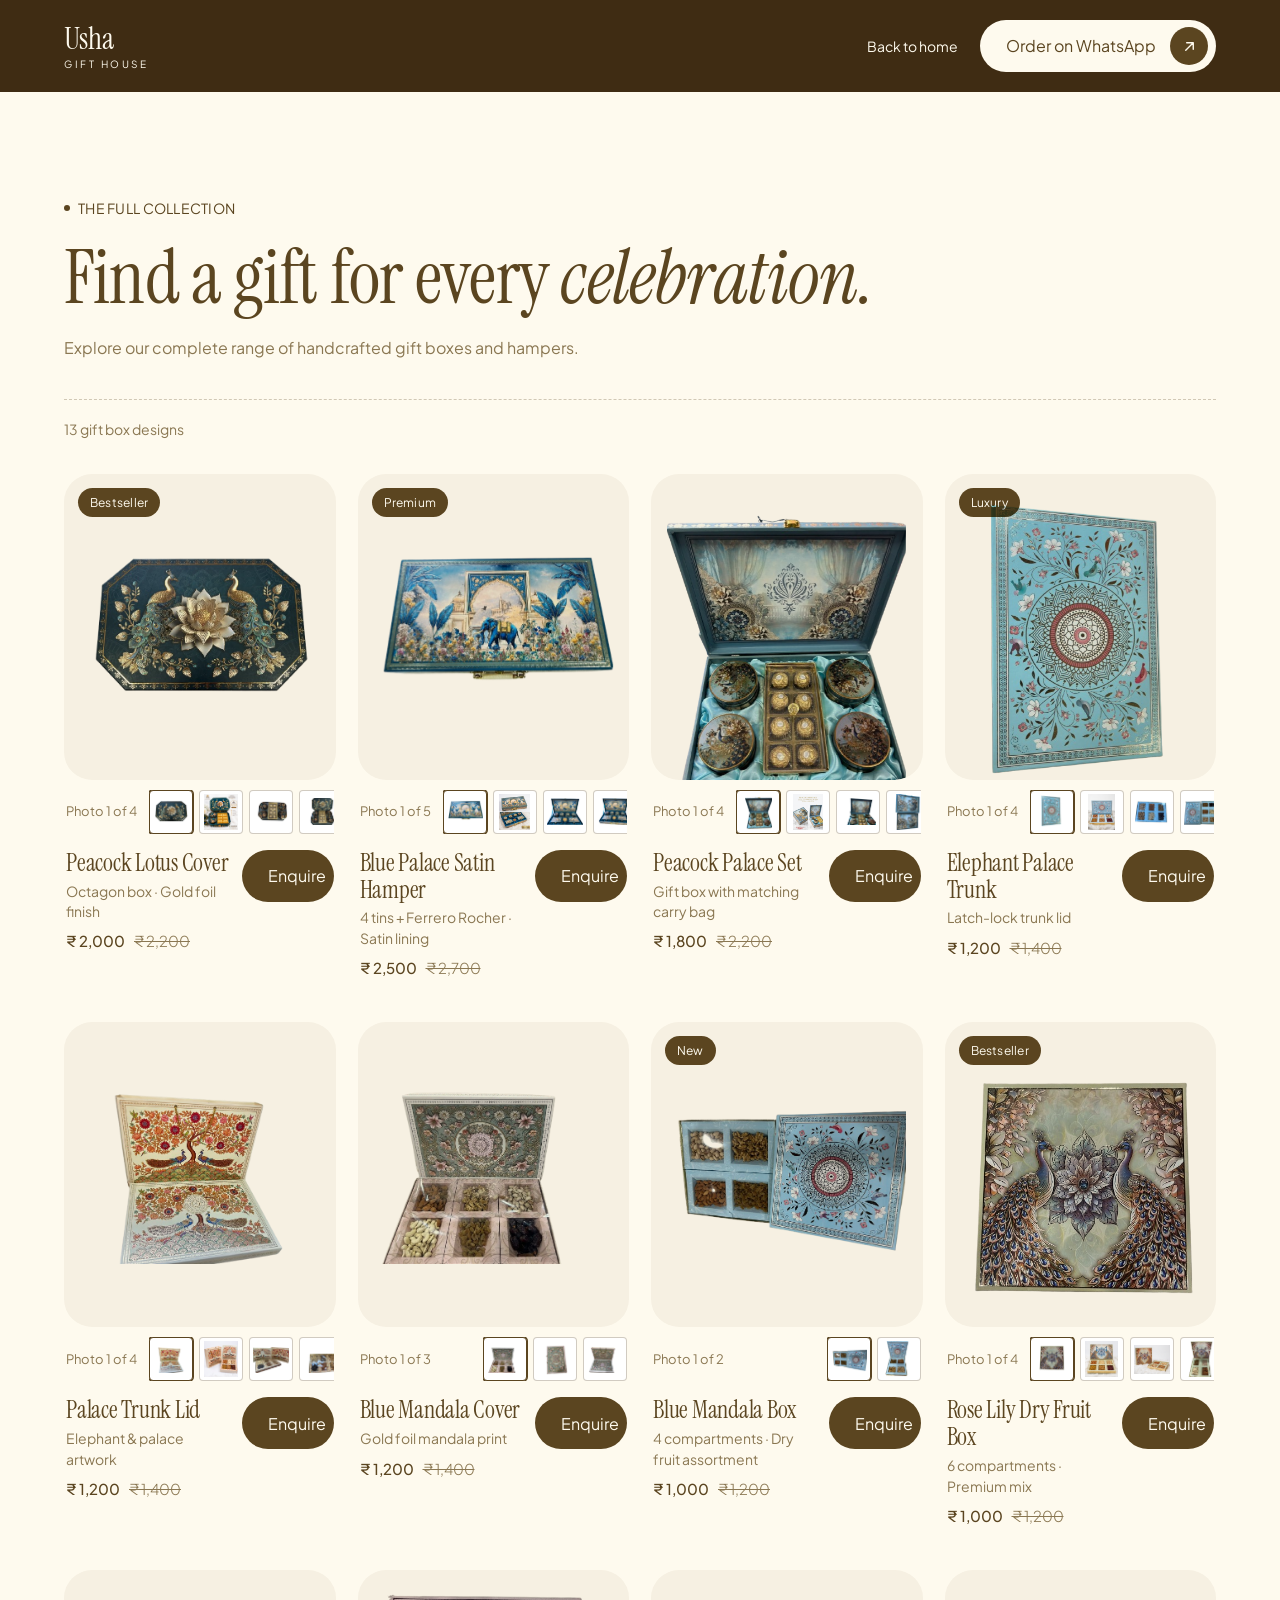
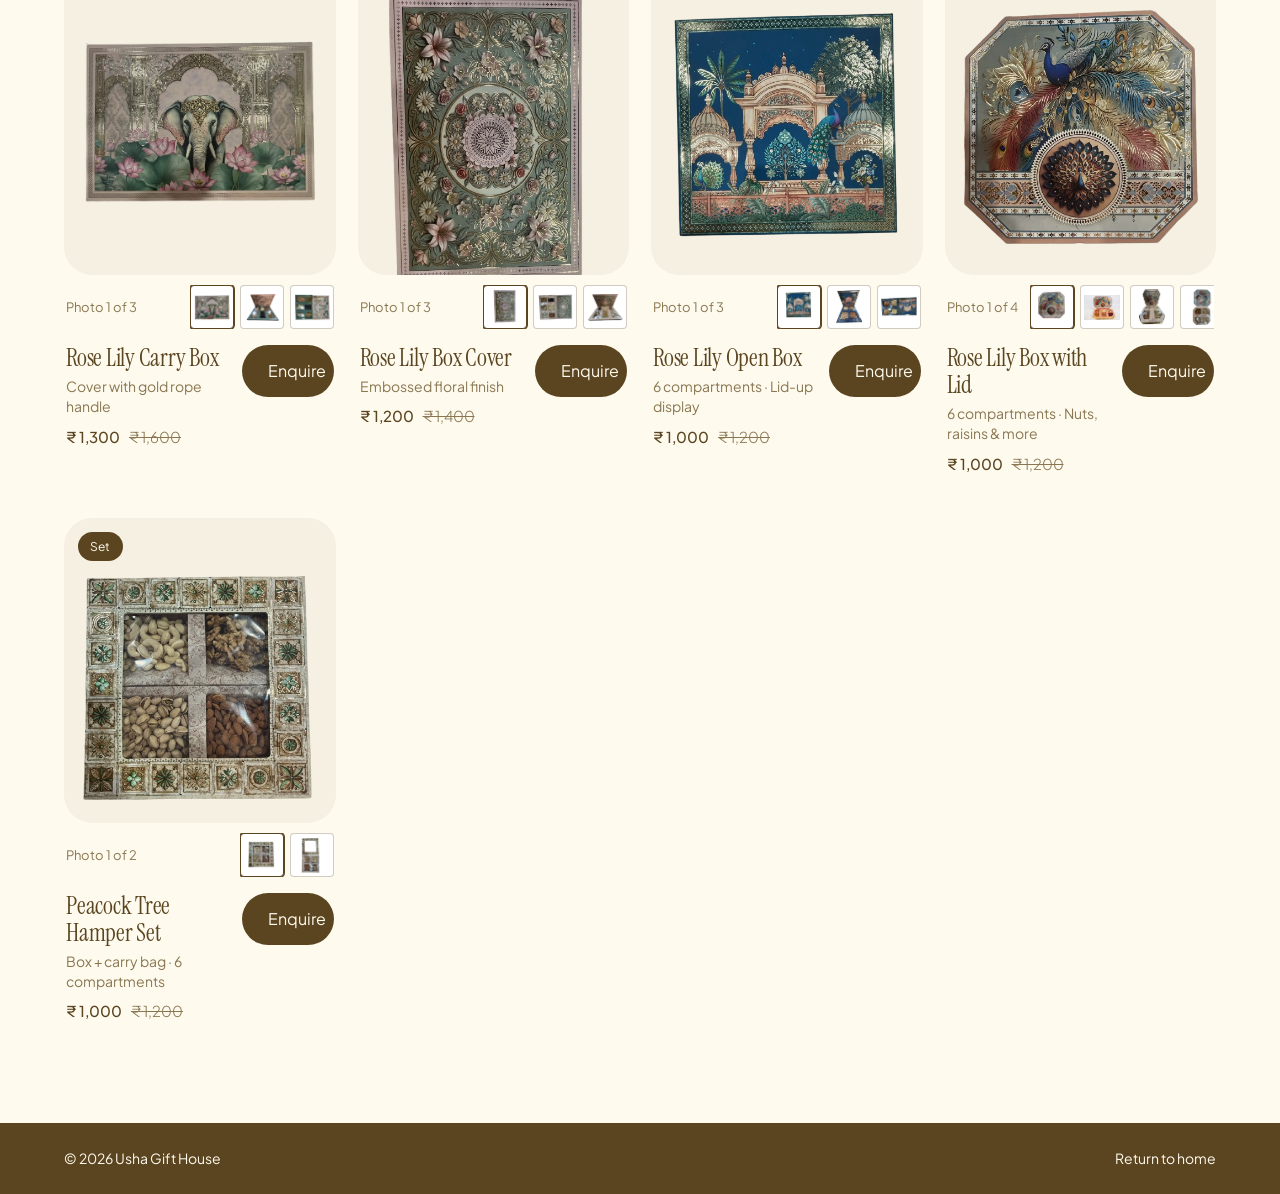
==== collections.html @ bf6946e1 "ushagiftbox" ====
<!DOCTYPE html>
<html lang="en">
<head>
<meta charset="utf-8">
<meta name="viewport" content="width=device-width, initial-scale=1, viewport-fit=cover">
<title>All Gift Box Designs | Usha Gift House</title>
<meta name="description" content="Explore all dry fruit gift boxes, festive hampers and premium gift designs from Usha Gift House.">
<link rel="preconnect" href="https://fonts.googleapis.com">
<link rel="preconnect" href="https://fonts.gstatic.com" crossorigin>
<link href="https://fonts.googleapis.com/css2?family=Instrument+Serif:ital@0;1&family=Plus+Jakarta+Sans:wght@300;400;500;600&display=swap" rel="stylesheet">
<link rel="stylesheet" href="style.css">
<style>
.catalog-header{background:var(--deep);color:var(--cream);padding:20px 0}
.catalog-header .wrap{display:flex;align-items:center;justify-content:space-between;gap:20px}
.catalog-brand{font-family:var(--serif);font-size:30px;line-height:1}
.catalog-brand small{display:block;font-family:var(--sans);font-size:10px;letter-spacing:.25em;margin-top:5px}
.catalog-actions{display:flex;align-items:center;gap:22px}
.catalog-back{font-size:14px}
.catalog-intro{padding-block:clamp(56px,8vw,100px) 38px}
.catalog-intro h1{max-width:850px;font-size:clamp(42px,6vw,76px)}
.catalog-intro p{margin-top:16px;color:var(--muted);font-size:16px}
.catalog-count{border-top:1px dashed var(--line);padding-top:18px;margin-bottom:34px;color:var(--muted);font-size:14px}
.catalog-grid{display:grid;grid-template-columns:repeat(4,minmax(0,1fr));gap:42px 22px;padding-bottom:100px}
.catalog-grid .gcard{min-width:0;flex:none}
.catalog-grid .gimg{aspect-ratio:4/4.5}
.catalog-grid .ginfo{gap:10px;padding-top:16px}
.catalog-grid .ginfo h3{font-size:24px;line-height:1.12}
.catalog-grid .ginfo p{font-size:14px;line-height:1.45}
.catalog-grid .wa{gap:6px}
.catalog-grid .wa a{width:34px;height:34px}
.catalog-footer{background:var(--brown);color:var(--cream);padding:24px 0;font-size:14px}
.catalog-footer .wrap{display:flex;justify-content:space-between;gap:16px;flex-wrap:wrap}
@media(max-width:1050px){.catalog-grid{grid-template-columns:repeat(3,minmax(0,1fr))}}
@media(max-width:720px){.catalog-grid{grid-template-columns:repeat(2,minmax(0,1fr));gap:30px 14px}.catalog-grid .ginfo{display:block}.catalog-grid .wa{margin-top:12px}.catalog-intro{padding-bottom:28px}}
@media(max-width:430px){.catalog-grid{grid-template-columns:1fr}.catalog-grid .ginfo{display:flex}.catalog-grid .wa{margin-top:4px}.catalog-actions .btn{display:none}}
</style>
</head>
<body>
<svg width="0" height="0" style="position:absolute" aria-hidden="true"><symbol id="arrow" viewBox="0 0 16 16"><path d="M4 12 12 4M5 4h7v7" fill="none" stroke="currentColor" stroke-width="1.5" stroke-linecap="round" stroke-linejoin="round"/></symbol></svg>
<header class="catalog-header">
  <div class="wrap">
    <a class="catalog-brand" href="index.html" aria-label="Usha Gift House home">Usha<small>GIFT HOUSE</small></a>
    <div class="catalog-actions">
      <a class="catalog-back" href="index.html#collections">Back to home</a>
      <a class="btn btn-light" data-wa href="#">Order on WhatsApp <span class="ic"><svg><use href="#arrow"/></svg></span></a>
    </div>
  </div>
</header>
<main>
  <section class="wrap catalog-intro">
    <span class="eyebrow">The full collection</span>
    <h1>Find a gift for every <em>celebration.</em></h1>
    <p>Explore our complete range of handcrafted gift boxes and hampers.</p>
  </section>
  <section class="wrap" aria-label="All gift box designs">
    <p class="catalog-count" id="catalogCount" aria-live="polite"></p>
    <div class="catalog-grid" id="catalogGrid"></div>
  </section>
</main>
<footer class="catalog-footer"><div class="wrap"><span>© 2026 Usha Gift House</span><a href="index.html">Return to home</a></div></footer>
<script>
(function(){
  var products=[
    ['Peacock Lotus Cover','a.png','Octagon box · Gold foil finish','2,000','2,200','Bestseller','a'],
    ['Blue Palace Satin Hamper','b.png','4 tins + Ferrero Rocher · Satin lining','2,500','2,700','Premium','b'],
    ['Peacock Palace Set','c.png','Gift box with matching carry bag','1,800','2,200','','c'],
    ['Elephant Palace Trunk','d.png','Latch-lock trunk lid','1,200','1,400','Luxury','d'],
    ['Palace Trunk Lid','e.png','Elephant & palace artwork','1,200','1,400','','e'],
    ['Blue Mandala Cover','f.png','Gold foil mandala print','1,200','1,400','','f'],
    ['Blue Mandala Box','g.png','4 compartments · Dry fruit assortment','1,000','1,200','New','g'],
    ['Rose Lily Dry Fruit Box','h.png','6 compartments · Premium mix','1,000','1,200','Bestseller','h'],
    ['Rose Lily Carry Box','i.png','Cover with gold rope handle','1,300','1,600','','i'],
    ['Rose Lily Box Cover','j.png','Embossed floral finish','1,200','1,400','','j'],
    ['Rose Lily Open Box','k.png','6 compartments · Lid-up display','1,000','1,200','','k'],
    ['Rose Lily Box with Lid','l.png','6 compartments · Nuts, raisins & more','1,000','1,200','','l'],
    ['Peacock Tree Hamper Set','m.png','Box + carry bag · 6 compartments','1,000','1,200','Set','m']
  ];
  var grid=document.getElementById('catalogGrid');
  var count=document.getElementById('catalogCount');
  var orderNumber='919152919136';
  document.getElementById('catalogCount').textContent=products.length+' gift box designs';
  products.forEach(function(product){
    var card=document.createElement('article');
    card.className='gcard';
    if(product[6])card.dataset.viewGroup=product[6];
    var imageBox=document.createElement('div');
    imageBox.className='gimg';
    if(product[5]){
      var badge=document.createElement('span');
      badge.className='gbadge';
      badge.textContent=product[5];
      imageBox.appendChild(badge);
    }
    if(product[1]){
      var image=document.createElement('img');
      image.src='images/'+product[1];
      image.alt=product[0]+' — '+product[2];
      image.loading='lazy';
      imageBox.appendChild(image);
    }
    var info=document.createElement('div');
    info.className='ginfo';
    var details=document.createElement('div');
    var title=document.createElement('h3');
    title.textContent=product[0];
    var description=document.createElement('p');
    description.textContent=product[2];
    var price=document.createElement('div');
    price.className='gprice';
    price.textContent='₹ '+product[3]+'  ';
    var oldPrice=document.createElement('s');
    oldPrice.textContent='₹ '+product[4];
    price.appendChild(oldPrice);
    details.append(title,description,price);
    var order=document.createElement('a');
    order.className='btn btn-dark catalog-order';
    order.textContent='Enquire';
    order.href='https://wa.me/'+orderNumber+'?text='+encodeURIComponent('Hello Usha Gift House, I am interested in: '+product[0]);
    order.target='_blank';
    order.rel='noopener';
    info.append(details,order);
    card.append(imageBox,info);
    grid.appendChild(card);
  });
  var generalOrder=document.querySelector('[data-wa]');
  generalOrder.href='https://wa.me/'+orderNumber+'?text='+encodeURIComponent('Hello Usha Gift House, I would like to order a gift box.');
  generalOrder.target='_blank';
  generalOrder.rel='noopener';
})();
</script>
<script src="product-gallery.js" defer></script>
</body>
</html>
---- style.css ----
:root{
  --cream:#FEFAEE; --ivory:#F6F0E2; --beige:#D8C7A7; --brown:#5B4520; --deep:#3F2C13; --white:#fff;
  --ink:#5B4520; --muted:#8a7752; --line:rgba(91,69,32,.28);
  --serif:'Instrument Serif','Cormorant Garamond',Georgia,serif;
  --sans:'Plus Jakarta Sans',Inter,system-ui,sans-serif;
  --r:28px; --wrap:1280px; --pad:clamp(20px,5vw,104px);
  --bg:var(--cream); --fg:var(--ink);
}
@media (prefers-color-scheme:dark){ :root:not([data-theme="light"]){ color-scheme:light } }
*{box-sizing:border-box;margin:0;padding:0}
html{scroll-behavior:smooth;scroll-padding-top:84px}
body{font-family:var(--sans);background:var(--cream);color:var(--ink);line-height:1.6;-webkit-font-smoothing:antialiased;overflow-x:hidden}
img{max-width:100%;display:block}
a{color:inherit;text-decoration:none}
button{font:inherit;color:inherit;background:none;border:0;cursor:pointer}
:focus-visible{outline:2px solid var(--beige);outline-offset:3px}
.wrap{max-width:calc(var(--wrap) + var(--pad)*2);margin:0 auto;padding-inline:var(--pad)}
h1,h2,h3{font-family:var(--serif);font-weight:400;line-height:1.08;letter-spacing:-.01em}
h1{font-size:clamp(46px,7vw,104px)}
h2{font-size:clamp(34px,4.6vw,64px)}
em{font-style:italic}
.eyebrow{display:inline-flex;align-items:center;gap:8px;font-size:14px;text-transform:uppercase;letter-spacing:.02em;margin-bottom:18px}
.eyebrow::before{content:"";width:6px;height:6px;border-radius:50%;background:currentColor}
.center{text-align:center}
section{position:relative}
.sec{padding-block:clamp(64px,9vw,128px)}

/* Buttons */
.btn{display:inline-flex;align-items:center;gap:14px;height:52px;padding:0 8px 0 26px;border-radius:999px;font-size:16px;font-weight:400;transition:background .35s,color .35s,border-color .35s,transform .35s;white-space:nowrap}
.btn .ic{width:38px;height:38px;border-radius:50%;display:grid;place-items:center;transition:transform .4s cubic-bezier(.2,.7,.2,1)}
.btn .ic svg{width:15px;height:15px}
.btn:hover .ic{transform:rotate(45deg)}
.btn-dark{background:var(--brown);color:var(--cream)}
.btn-dark .ic{background:var(--cream);color:var(--brown)}
.btn-dark:hover{background:var(--deep)}
.btn-light{background:var(--cream);color:var(--brown)}
.btn-light .ic{background:var(--brown);color:var(--cream)}
.btn-light:hover{background:#fff}
.btn-outline{padding:0 26px;border:1px solid rgba(254,250,238,.7);color:var(--cream)}
.btn-outline:hover{background:var(--cream);color:var(--brown)}
.btn-outline.dk{border-color:var(--brown);color:var(--brown)}
.btn-outline.dk:hover{background:var(--brown);color:var(--cream)}
.btn-plain{padding:0 28px;justify-content:center}

/* Header */
.hdr{position:fixed;inset:0 0 auto 0;z-index:50;transition:background .4s,padding .4s,transform .4s;padding:22px 0;padding-top:calc(22px + env(safe-area-inset-top,0px))}
.hdr.solid{background:rgba(63,44,19,.96);padding-block:12px;padding-top:calc(12px + env(safe-area-inset-top,0px));backdrop-filter:blur(8px)}
.hdr .wrap{display:flex;align-items:center;justify-content:space-between;gap:24px}
.logo{display:flex;align-items:center;gap:10px;color:var(--cream)}
.logo svg{width:38px;height:auto}
.logo span{font-family:var(--serif);font-size:30px;line-height:1;letter-spacing:.01em;white-space:nowrap}
.logo small{display:block;font-family:var(--sans);font-size:9.5px;letter-spacing:.32em;margin-top:5px;opacity:.75}
.nav{display:flex;gap:34px;color:var(--cream);font-size:15px}
.nav a{position:relative;padding:4px 0}
.nav a::after{content:"";position:absolute;left:0;bottom:0;height:1px;width:100%;background:currentColor;transform:scaleX(0);transform-origin:right;transition:transform .4s}
.nav a:hover::after,.nav a.on::after{transform:scaleX(1);transform-origin:left}
.hdr .btn{height:46px}
.hdr .btn .ic{width:32px;height:32px}
.burger{display:none;width:44px;height:44px;border:1px solid rgba(254,250,238,.5);border-radius:50%;color:var(--cream);place-items:center}
.burger span{display:block;width:18px;height:1.5px;background:currentColor;position:relative;transition:.3s}
.burger span::before,.burger span::after{content:"";position:absolute;left:0;width:18px;height:1.5px;background:currentColor;transition:.3s}
.burger span::before{top:-6px}.burger span::after{top:6px}
.burger[aria-expanded="true"] span{background:transparent}
.burger[aria-expanded="true"] span::before{top:0;transform:rotate(45deg)}
.burger[aria-expanded="true"] span::after{top:0;transform:rotate(-45deg)}
.mmenu{position:fixed;inset:0;z-index:40;background:var(--deep);color:var(--cream);display:flex;flex-direction:column;justify-content:center;gap:6px;padding:100px var(--pad) 40px;opacity:0;visibility:hidden;transform:translateY(-12px);transition:.45s cubic-bezier(.2,.7,.2,1)}
.mmenu.open{opacity:1;visibility:visible;transform:none}
.mmenu a.l{font-family:var(--serif);font-size:44px;line-height:1.25;border-bottom:1px solid rgba(254,250,238,.15);padding:6px 0}
.mmenu .btn{margin-top:28px;align-self:flex-start}

/* Hero */
.hero{background:var(--deep);color:var(--cream);min-height:100svh;display:flex;align-items:center;padding:130px 0 70px;overflow:hidden}
.hero .wrap{display:grid;grid-template-columns:1.05fr .95fr;gap:clamp(30px,5vw,80px);align-items:center;width:100%}
.hero .eyebrow{color:var(--beige)}
.hero h1{margin-bottom:26px}
.hero h1 .ln{display:block;overflow:hidden;padding-bottom:.08em}
.hero h1 .ln>span{display:block;transform:translateY(105%);animation:up 1.1s cubic-bezier(.2,.7,.2,1) forwards}
.hero h1 .ln:nth-child(2)>span{animation-delay:.14s}
.hero p.lead{max-width:520px;font-size:17px;color:rgba(254,250,238,.82);margin-bottom:38px;opacity:0;animation:fade 1s .5s forwards}
.hero .cta{display:flex;flex-wrap:wrap;gap:14px;opacity:0;animation:fade 1s .7s forwards}
.hero .eyebrow{opacity:0;animation:fade 1s .1s forwards}
@keyframes up{to{transform:none}}
@keyframes fade{to{opacity:1}}
.hero-art{position:relative;opacity:0;animation:fade 1.4s .3s forwards}
.hero-panel{background:var(--ivory);border:3px solid #8E6F3D;border-radius:36px;aspect-ratio:1/1.02;display:grid;place-items:center;padding:6%;overflow:hidden;box-shadow:0 14px 30px rgba(63,44,19,.16);transition:transform .5s cubic-bezier(.2,.7,.2,1),box-shadow .5s cubic-bezier(.2,.7,.2,1)}
.hero-panel:hover{transform:translateY(-8px);box-shadow:0 24px 38px rgba(63,44,19,.22)}
.hero-panel img{width:100%;max-height:calc(100% - 4px);padding:8px;border:2px solid rgba(91,69,32,.55);border-radius:8px;background:var(--cream);object-fit:contain;rotate:-.5deg;translate:0 -12px;will-change:transform}
.hero-tag{position:absolute;left:-22px;bottom:34px;background:var(--cream);color:var(--brown);border-radius:20px;padding:14px 20px;display:flex;align-items:center;gap:12px;font-size:14px;line-height:1.3}
.hero-tag b{font-family:var(--serif);font-weight:400;font-size:32px;line-height:1}

/* Marquee */
.trust{padding:38px 0 46px;border-bottom:0}
.trust p{text-align:center;font-size:17px;margin-bottom:26px}
.mq{overflow:hidden;-webkit-mask:linear-gradient(90deg,transparent,#000 8%,#000 92%,transparent);mask:linear-gradient(90deg,transparent,#000 8%,#000 92%,transparent)}
.mq-track{display:flex;width:max-content;animation:mq 40s linear infinite}
.mq:hover .mq-track{animation-play-state:paused}
.mq-track>div{display:flex;flex-shrink:0}
.mq-item{display:flex;align-items:center;gap:12px;padding:0 44px;color:#b3a48a;font-weight:600;font-size:22px;white-space:nowrap}
.mq-item svg{width:30px;height:30px}
@keyframes mq{to{transform:translateX(-50%)}}
.divider{border:0;border-top:1px dashed var(--line);max-width:calc(var(--wrap));margin:0 auto}

/* Collections */
.col-head{display:flex;justify-content:space-between;align-items:flex-end;gap:24px;margin-bottom:44px;flex-wrap:wrap}
.collection-grid{display:grid;grid-template-columns:repeat(4,minmax(0,1fr));gap:24px}
.collection-tools{display:flex;align-items:center;gap:10px}
.collection-grid{display:flex;align-items:flex-start;gap:12px;height:min(535px,72vh);overflow-x:auto;overflow-y:hidden;scroll-snap-type:x mandatory;scrollbar-width:thin;scrollbar-color:var(--beige) transparent;padding:0 2px 12px}
.collection-grid::-webkit-scrollbar{height:8px}
.collection-grid::-webkit-scrollbar-thumb{background:var(--beige);border-radius:4px}
.collection-product{position:relative;isolation:isolate;flex:0 0 280px;min-width:0;height:min(400px,54vh);overflow:hidden;scroll-snap-align:start;border-radius:var(--r);background:var(--beige);color:#fff;cursor:pointer;transition:flex-basis .55s cubic-bezier(.2,.7,.2,1),height .55s cubic-bezier(.2,.7,.2,1)}
.collection-product:hover,.collection-product:focus-visible,.collection-product.on{flex-basis:405px;height:min(525px,72vh)}
.collection-product>img{position:absolute;inset:0;width:100%;height:100%;object-fit:contain;padding:10% 8% 28%;transition:transform .6s cubic-bezier(.2,.7,.2,1)}
.collection-product::after{content:"";position:absolute;inset:35% 0 0;z-index:1;background:linear-gradient(to bottom,transparent,rgba(63,44,19,.88) 48%,rgba(63,44,19,.96))}
.collection-copy{position:absolute;z-index:2;left:0;right:0;bottom:0;padding:22px}
.collection-copy h3{font-size:27px;line-height:1.1}
.collection-copy p{max-height:0;overflow:hidden;opacity:0;font-size:14px;line-height:1.5;color:rgba(255,255,255,.9);margin-top:0;transition:max-height .45s,opacity .3s,margin .3s}
.collection-product:hover .collection-copy p,.collection-product:focus-visible .collection-copy p,.collection-product.on .collection-copy p{max-height:90px;opacity:1;margin-top:9px}
.collection-product:hover>img,.collection-product:focus-visible>img,.collection-product.on>img{transform:scale(1.03)}
.collection-copy .includes{color:#fff;padding-top:9px;border-top:1px solid rgba(255,255,255,.45)}
.collection-copy .includes b{font-weight:600}

/* About */
.about .wrap{display:grid;grid-template-columns:.9fr 1fr;gap:clamp(30px,5vw,60px);align-items:start}
.about-img{border-radius:var(--r);background:var(--ivory);overflow:hidden;aspect-ratio:1/1.12;padding:20px;display:grid;place-items:center}
.about-img img{width:100%;height:100%;object-fit:contain;padding:8px;border:2px solid rgba(91,69,32,.55);border-radius:8px;background:var(--cream);mix-blend-mode:multiply;transition:transform 1.4s cubic-bezier(.2,.7,.2,1)}
.about-img:hover img{transform:scale(1.02)}
.about h2{font-size:clamp(28px,3.4vw,48px);line-height:1.32;margin:6px 0 34px}
.stats{display:flex;flex-wrap:wrap;gap:34px 56px;margin-top:68px}
.stat b{display:block;font-family:var(--serif);font-weight:400;font-size:clamp(52px,6vw,84px);line-height:1}
.stat span{display:block;font-size:16px;margin-top:10px;max-width:160px;line-height:1.4}

/* Process */
.dark{background:var(--brown);color:var(--cream)}
.process h2{margin-bottom:76px}
.steps{max-width:960px;margin:0 auto;display:flex;flex-direction:column;gap:70px;position:relative}
.step{display:grid;grid-template-columns:375px 52px 1fr;gap:0 30px;align-items:start;position:relative}
.step-img{aspect-ratio:375/218;border-radius:28px;overflow:hidden;background:var(--ivory);display:grid;place-items:center}
.step-img img{width:100%;height:100%;object-fit:contain;padding:5%;mix-blend-mode:multiply}
.step-num{position:relative;width:52px;height:52px;border-radius:50%;background:rgba(254,250,238,.45);display:grid;place-items:center;z-index:2}
.step-num i{width:34px;height:34px;border-radius:50%;background:var(--cream);color:var(--brown);display:grid;place-items:center;font-style:normal;font-size:16px}
.step:not(:last-child) .step-num::after{content:"";position:absolute;top:52px;left:50%;width:2px;height:calc(100% + 380px);height:calc(218px + 70px - 52px + 0px);background:var(--cream);transform:translateX(-50%) scaleY(0);transform-origin:top;transition:transform 1.1s .3s cubic-bezier(.2,.7,.2,1)}
.step.in .step-num::after{transform:translateX(-50%) scaleY(1)}
.step h3{font-size:32px;margin-bottom:12px;padding-top:4px}
.step p{font-size:17px;max-width:380px;color:rgba(254,250,238,.9)}

/* Gallery carousel (replaces therapists) */
.gal-head{display:flex;justify-content:space-between;align-items:flex-end;gap:24px;margin-bottom:48px;flex-wrap:wrap}
.gal-head h2{max-width:780px}
.gal-tools{display:flex;gap:12px;align-items:center}
.arrow{width:52px;height:52px;border-radius:50%;border:1px solid var(--brown);display:grid;place-items:center;transition:.3s}
.arrow:hover{background:var(--brown);color:var(--cream)}
.arrow svg{width:18px}
.rail{display:flex;gap:26px;overflow-x:auto;scroll-snap-type:x mandatory;scroll-padding-inline:var(--pad);padding:0 var(--pad) 12px;scrollbar-width:none;cursor:grab;-webkit-overflow-scrolling:touch}
.rail::-webkit-scrollbar{display:none}
.rail.drag{cursor:grabbing;scroll-snap-type:none;scroll-behavior:auto}
.gcard{flex:0 0 clamp(260px,29vw,437px);scroll-snap-align:start}
.gimg{aspect-ratio:437/500;border-radius:var(--r);background:var(--ivory);overflow:hidden;display:grid;place-items:center;position:relative}
.gimg img{width:100%;height:100%;object-fit:contain;padding:6%;mix-blend-mode:multiply;transition:transform .9s cubic-bezier(.2,.7,.2,1);user-select:none;-webkit-user-drag:none}
.gcard:hover .gimg img{transform:scale(1.06)}
.product-views{display:flex;align-items:center;justify-content:space-between;gap:12px;padding:10px 2px 0}
.view-count{font-size:13px;color:var(--muted);white-space:nowrap}
.view-thumbnails{display:flex;gap:6px;overflow-x:auto;scrollbar-width:none}
.view-thumbnails::-webkit-scrollbar{display:none}
.view-thumb{width:44px;height:44px;flex:0 0 44px;padding:3px;border:1px solid var(--line);border-radius:4px;background:#fff;overflow:hidden}
.view-thumb[aria-pressed="true"]{border-color:var(--brown);box-shadow:0 0 0 1px var(--brown)}
.view-thumb img{width:100%;height:100%;object-fit:contain}
.gbadge{position:absolute;left:14px;top:14px;background:var(--brown);color:var(--cream);font-size:12px;padding:5px 12px;border-radius:99px;letter-spacing:.02em}
.ginfo{display:flex;justify-content:space-between;align-items:flex-start;gap:14px;padding:22px 2px 0}
.ginfo h3{font-size:28px}
.ginfo p{font-size:15px;color:var(--muted);margin-top:4px}
.gprice{font-size:15px;margin-top:8px;font-weight:500}
.gprice s{color:var(--muted);font-weight:300;margin-left:6px}
.wa{flex:0 0 auto;display:flex;gap:8px;margin-top:4px}
.wa a{width:36px;height:36px;border-radius:50%;border:1px solid var(--brown);display:grid;place-items:center;transition:.3s}
.wa a:hover{background:var(--brown);color:var(--cream)}
.wa svg{width:16px;height:16px}

/* Testimonials */
.testi h2{margin-bottom:64px}
.tgrid{display:grid;grid-template-columns:repeat(3,1fr);gap:24px;align-items:start}
.tc{border-radius:28px;padding:30px;background:#fff;color:var(--brown);display:flex;flex-direction:column;min-height:330px;transition:transform .5s cubic-bezier(.2,.7,.2,1)}
.tc:hover{transform:translateY(-6px)}
.tc.b{background:#F1EBE3}
.tc.b:nth-child(5){background:#EDE6DA}
.tc.b:nth-child(6){background:#E8DFD2}
.stars{display:flex;align-items:center;gap:4px;margin-bottom:22px;font-size:14px}
.stars svg{width:22px;height:22px;fill:var(--brown)}
.stars span{margin-left:10px}
.tc blockquote{font-size:16.5px;line-height:1.6;flex:1}
.tc hr{border:0;border-top:1px dashed var(--line);margin:26px 0}
.who{display:flex;align-items:center;gap:14px}
.av{width:56px;height:56px;border-radius:50%;background:var(--beige);display:grid;place-items:center;font-family:var(--serif);font-size:24px;flex:0 0 auto}
.who b{display:block;font-family:var(--serif);font-weight:400;font-size:24px;line-height:1.1}
.who span{font-size:14px;color:var(--muted)}
.review-form-section{border-bottom:1px dashed var(--line)}
.review-form-wrap{display:grid;grid-template-columns:.8fr 1fr;gap:clamp(32px,7vw,100px);align-items:start}
.review-form-wrap h2{max-width:480px}
.review-form-wrap>div>p{margin-top:16px;color:var(--muted)}
.review-form{display:grid;gap:10px}
.review-form label{font-size:14px;font-weight:500;margin-top:8px}
.review-form input,.review-form select,.review-form textarea{width:100%;border:1px solid var(--line);border-radius:8px;background:#fff;color:var(--ink);padding:13px 15px;font:inherit}
.review-form textarea{resize:vertical;min-height:120px}
.review-form .btn{justify-self:start;margin-top:10px}
.review-form-status{min-height:24px;color:var(--muted);font-size:14px}

/* Announcement */
.ann{background:var(--brown);color:var(--cream);overflow:hidden;padding:26px 0}
.ann-track{display:flex;width:max-content;animation:mq 30s linear infinite}
.ann-track>div{display:flex;align-items:center;flex-shrink:0}
.ann-track span{font-family:var(--serif);font-size:clamp(28px,3vw,40px);text-transform:uppercase;white-space:nowrap;padding:0 36px}
.ann-track svg{width:22px;height:22px;fill:var(--cream);flex:0 0 auto}

/* FAQ */
.faq .wrap{display:grid;grid-template-columns:.75fr 1fr;gap:clamp(30px,5vw,70px);align-items:start}
.faq h2{max-width:420px}
.acc{display:flex;flex-direction:column;gap:14px}
.qi{border:1px dashed var(--line);border-radius:26px;transition:background .4s,border-color .4s}
.qi.open{background:#fff}
.qi button{width:100%;display:flex;justify-content:space-between;align-items:center;gap:20px;text-align:left;padding:24px 26px;font-family:var(--serif);font-size:clamp(20px,1.9vw,25px);line-height:1.25}
.qi .pm{position:relative;width:20px;height:20px;flex:0 0 auto;transition:transform .45s}
.qi .pm::before,.qi .pm::after{content:"";position:absolute;left:0;top:50%;width:100%;height:1.5px;background:var(--brown);transition:transform .45s}
.qi .pm::after{transform:rotate(90deg)}
.qi.open .pm{transform:rotate(45deg)}
.qa{display:grid;grid-template-rows:0fr;transition:grid-template-rows .5s cubic-bezier(.2,.7,.2,1)}
.qi.open .qa{grid-template-rows:1fr}
.qa>div{overflow:hidden}
.qa p{padding:0 26px 26px;color:var(--muted);font-size:16px;max-width:620px}

/* Final CTA */
.fcta{padding:clamp(70px,10vw,150px) 0;background:var(--ctabg) center/cover no-repeat var(--beige);background-blend-mode:multiply;position:relative;isolation:isolate}
.fcta-card{max-width:800px;margin:0 auto;background:#fff;border-radius:34px;padding:clamp(40px,7vw,90px) clamp(24px,6vw,80px);text-align:center;border:1px solid rgba(91,69,32,.1)}
.fcta-card h2{margin-bottom:34px;max-width:620px;margin-inline:auto}
.fcta-card .row{display:flex;flex-wrap:wrap;gap:12px;justify-content:center}

/* Footer */
.subscriber-page{min-height:100vh;padding:clamp(28px,6vw,72px) 0}
.subscriber-page .wrap{max-width:900px}
.subscriber-page-top{display:flex;justify-content:space-between;align-items:center;gap:24px;border-bottom:1px dashed var(--line);padding-bottom:24px}
.subscriber-page-top .logo{color:var(--brown)}
.subscriber-page-main{padding-top:clamp(48px,8vw,96px)}
.subscriber-page-main h1{font-size:clamp(42px,7vw,76px)}
.subscriber-page-main>p{margin-top:12px;color:var(--muted)}
.subscriber-status{margin-top:36px;color:var(--muted)}
.subscriber-list{display:grid;grid-template-columns:repeat(3,minmax(0,1fr));gap:12px;list-style:none;margin-top:24px}
.subscriber-list li{padding:16px 18px;border:1px solid var(--line);border-radius:8px;background:var(--ivory);overflow-wrap:anywhere}
.foot{background:var(--brown);color:var(--cream);font-size:16px}
.foot .top{display:grid;grid-template-columns:1fr 1fr;border-bottom:1px dashed rgba(254,250,238,.35);border-top:1px dashed rgba(254,250,238,.35)}
.foot .top>div{padding:34px 0}
.foot .top .r{padding-left:22px;border-left:1px dashed rgba(254,250,238,.35)}
.foot .logo span{font-size:40px}.foot .logo svg{width:48px}
.nl{display:grid;grid-template-columns:minmax(110px,.7fr) minmax(180px,1.3fr) auto auto;gap:10px;align-items:center}
.nl input{width:100%;min-width:0;height:48px;border-radius:99px;border:1px solid rgba(254,250,238,.45);background:transparent;color:var(--cream);padding:0 18px;font:inherit;font-size:15px}
.nl input::placeholder{color:rgba(254,250,238,.8)}
.nl button{height:42px;padding:0 17px;border-radius:99px;background:#fff;color:var(--brown);font-size:14px;transition:.3s;white-space:nowrap}
.nl button:hover{background:var(--beige)}
.nl-subscribers{height:42px;padding:0 14px;border:1px solid rgba(254,250,238,.55);border-radius:99px;display:inline-flex;align-items:center;justify-content:center;color:var(--cream);font-size:14px;white-space:nowrap;transition:background .3s,color .3s}
.nl-subscribers:hover{background:var(--cream);color:var(--brown)}
.nl-msg{font-size:14px;margin-top:10px;min-height:20px;color:var(--beige)}
.foot .cols{display:grid;grid-template-columns:1.5fr 1fr;padding:54px 0 60px}
.foot .lcols{display:grid;grid-template-columns:repeat(3,1fr);gap:24px;padding-right:30px}
.foot .rcols{display:grid;grid-template-columns:1fr 1fr;gap:44px 30px;padding-left:22px;border-left:1px dashed rgba(254,250,238,.35)}
.foot h4{font-family:var(--serif);font-weight:400;font-size:18px;text-transform:uppercase;margin-bottom:22px;letter-spacing:.01em}
.foot li{list-style:none;margin-bottom:14px}
.foot li a{transition:opacity .3s}
.foot li a:hover{opacity:.6}
.foot address{font-style:normal;line-height:1.6}
.foot .bar{display:flex;justify-content:space-between;gap:16px;flex-wrap:wrap;border-top:1px dashed rgba(254,250,238,.35);padding:22px 0 26px;font-size:15px}

/* reveal */
.rv{opacity:0;transform:translateY(26px);transition:opacity 1s cubic-bezier(.2,.7,.2,1),transform 1s cubic-bezier(.2,.7,.2,1)}
.rv.in{opacity:1;transform:none}
.about-img.rv{transition:opacity 1s cubic-bezier(.2,.7,.2,1),transform .5s cubic-bezier(.2,.7,.2,1),box-shadow .5s cubic-bezier(.2,.7,.2,1)}
.about-img.rv.in{box-shadow:0 14px 30px rgba(63,44,19,.16)}
.about-img.rv.in:hover{transform:translateY(-8px);box-shadow:0 24px 38px rgba(63,44,19,.22)}
.rv.d1{transition-delay:.1s}.rv.d2{transition-delay:.2s}.rv.d3{transition-delay:.3s}

/* Tablet */
@media (max-width:1100px){
  .nav{gap:22px;font-size:14px}
  .step{grid-template-columns:300px 52px 1fr}
  .tgrid{grid-template-columns:repeat(2,1fr)}
  .foot .cols{grid-template-columns:1fr}
  .foot .rcols{border-left:0;padding-left:0;margin-top:40px}
  .foot .lcols{padding-right:0}
}
@media (max-width:900px){
  .nav,.hdr .btn{display:none}
  .burger{display:grid}
  .hero .wrap{grid-template-columns:1fr}
  .hero{padding-top:120px}
  .hero-art{max-width:560px}
  .hero-tag{left:12px}
  .collection-product{flex-basis:240px;height:min(390px,54vh)}
  .collection-product:hover,.collection-product:focus-visible,.collection-product.on{flex-basis:320px;height:min(500px,72vh)}
  .about .wrap,.faq .wrap{grid-template-columns:1fr}
  .review-form-wrap{grid-template-columns:1fr;gap:28px}
  .about-img{max-width:560px}
  .step{grid-template-columns:52px 1fr;gap:0 18px}
  .step-img{grid-column:1/-1;grid-row:2;margin-top:22px;max-width:520px}
  .step-num{grid-row:1;grid-column:1}
  .step .tx{grid-row:1;grid-column:2}
  .step:not(:last-child) .step-num::after{display:none}
  .steps{gap:56px}
  .foot .top{grid-template-columns:1fr}
  .foot .top .r{border-left:0;padding-left:0;border-top:1px dashed rgba(254,250,238,.35)}
}
@media (max-width:640px){
  .tgrid{display:flex;overflow-x:auto;scroll-snap-type:x mandatory;gap:14px;margin-inline:calc(var(--pad)*-1);padding:0 var(--pad) 10px;scrollbar-width:none}
  .tgrid::-webkit-scrollbar{display:none}
  .tc{flex:0 0 84%;scroll-snap-align:center;min-height:0}
  .collection-product{flex-basis:78vw;height:min(390px,58vh)}
  .collection-product:hover,.collection-product:focus-visible,.collection-product.on{flex-basis:86vw;height:min(480px,72vh)}
  .collection-copy{padding:18px}
  .collection-copy h3{font-size:24px}
  .hero .cta .btn{width:100%;justify-content:space-between}
  .hero .cta .btn-outline{justify-content:center}
  .stats{gap:28px 34px}
  .foot .lcols{grid-template-columns:1fr 1fr}
  .foot .rcols{grid-template-columns:1fr 1fr;gap:34px 20px}
  .nl{grid-template-columns:1fr}
  .nl button,.nl-subscribers{justify-self:end}
  .subscriber-list{grid-template-columns:repeat(2,minmax(0,1fr))}
  .fcta-card .row .btn{width:100%;justify-content:center}
  .gal-tools{display:none}
  .mq-item{font-size:18px;padding:0 28px}
}
@media (prefers-reduced-motion:reduce){
  html{scroll-behavior:auto}
  *,*::before,*::after{animation-duration:.001s!important;animation-iteration-count:1!important;transition-duration:.001s!important}
  .rv,.hero h1 .ln>span,.hero p.lead,.hero .cta,.hero .eyebrow,.hero-art{opacity:1;transform:none}
}
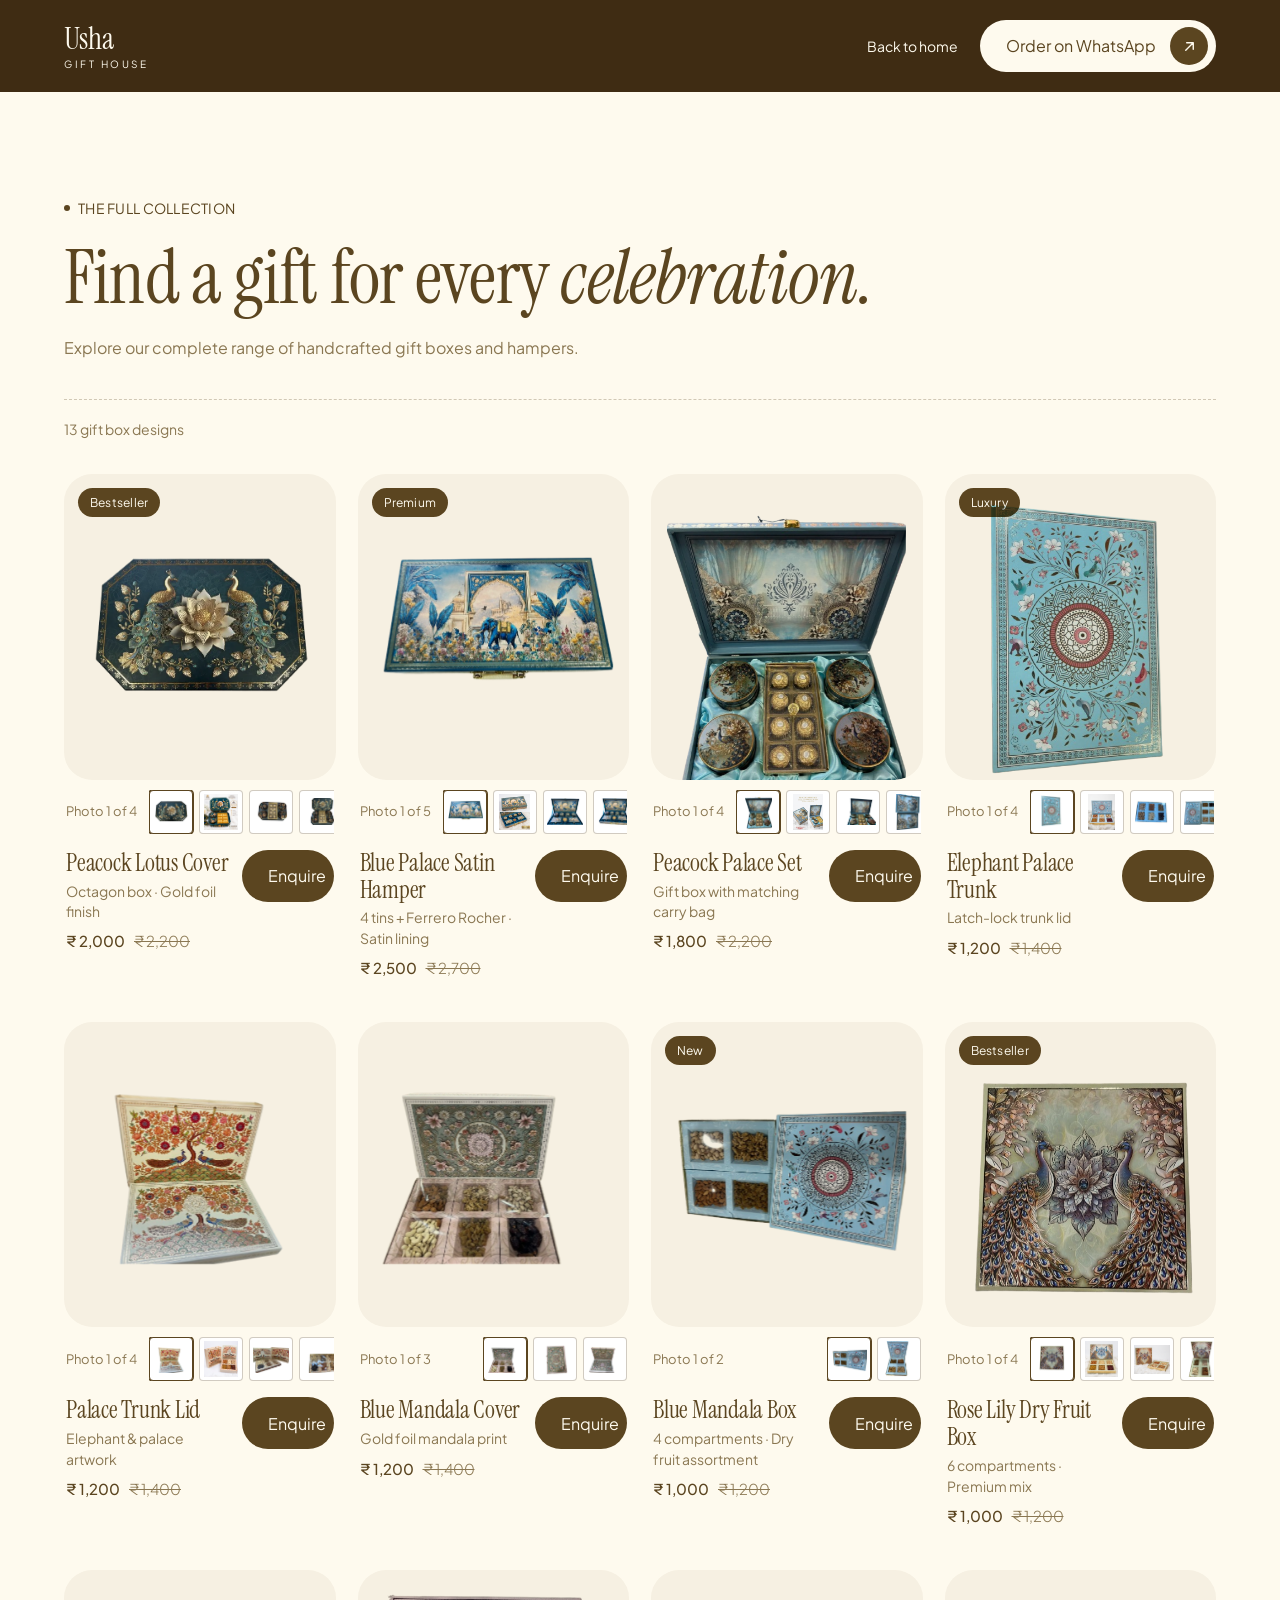
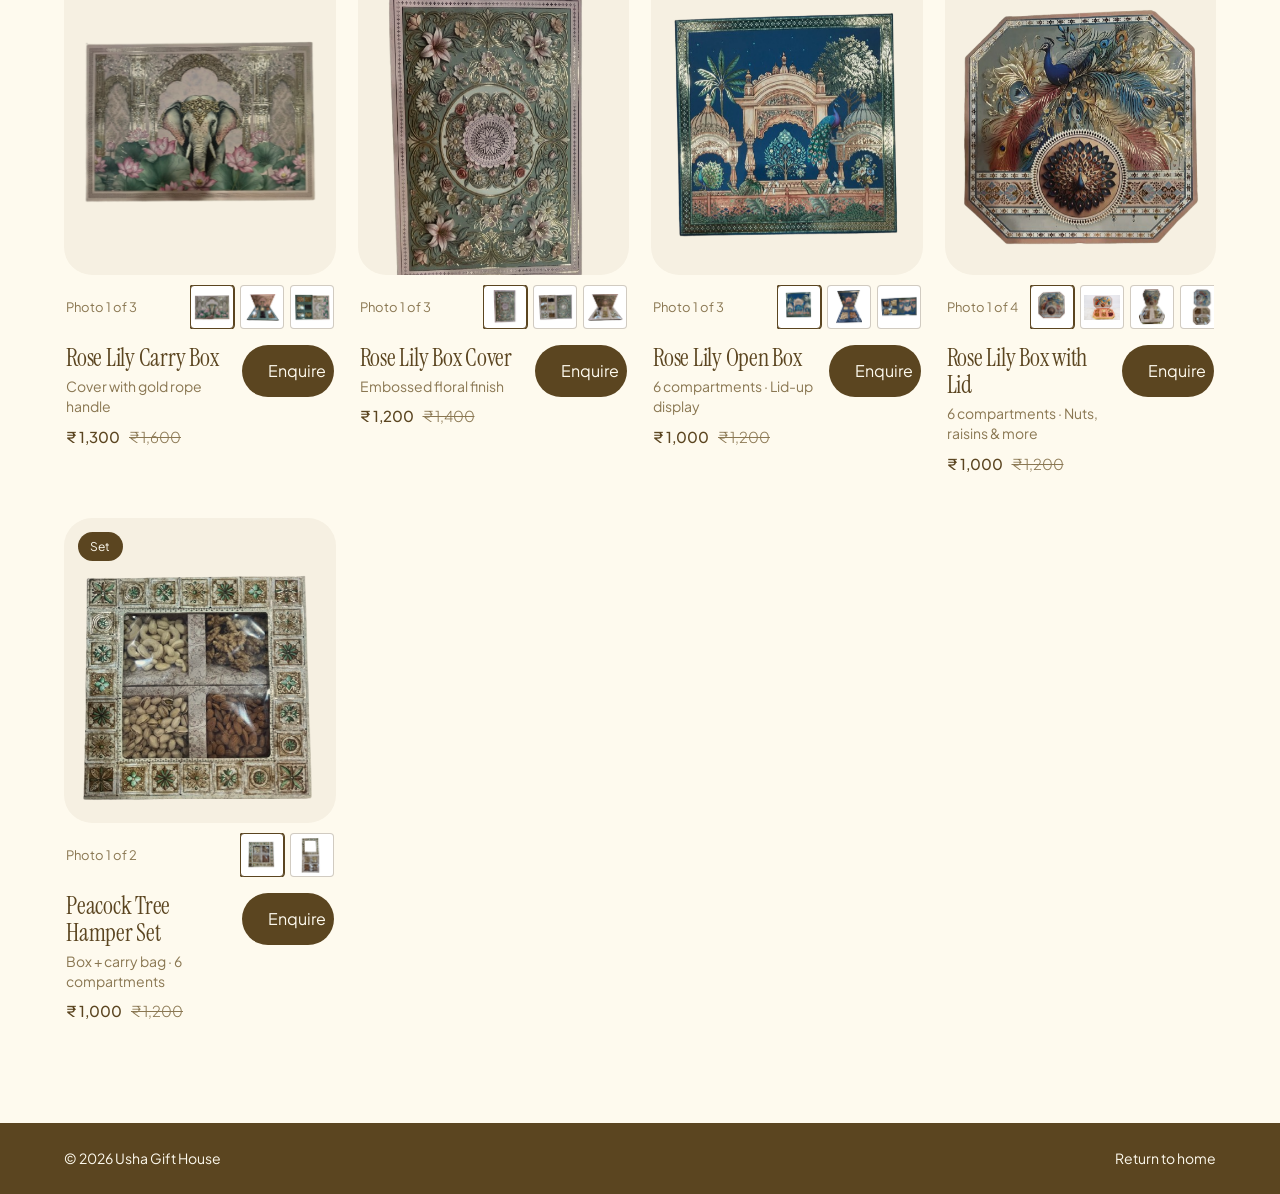
==== commit 86061dc9: "usha" ====
--- a/collections.html
+++ b/collections.html
@@ -61,7 +61,7 @@
 <script>
 (function(){
   var products=[
-    ['Peacock Lotus Cover','a.png','Octagon box · Gold foil finish','2,000','2,200','Bestseller','a'],
+    ['Peacock Lotus Cover','a.webp','Octagon box · Gold foil finish','2,000','2,200','Bestseller','a'],
     ['Blue Palace Satin Hamper','b.png','4 tins + Ferrero Rocher · Satin lining','2,500','2,700','Premium','b'],
     ['Peacock Palace Set','c.png','Gift box with matching carry bag','1,800','2,200','','c'],
     ['Elephant Palace Trunk','d.png','Latch-lock trunk lid','1,200','1,400','Luxury','d'],
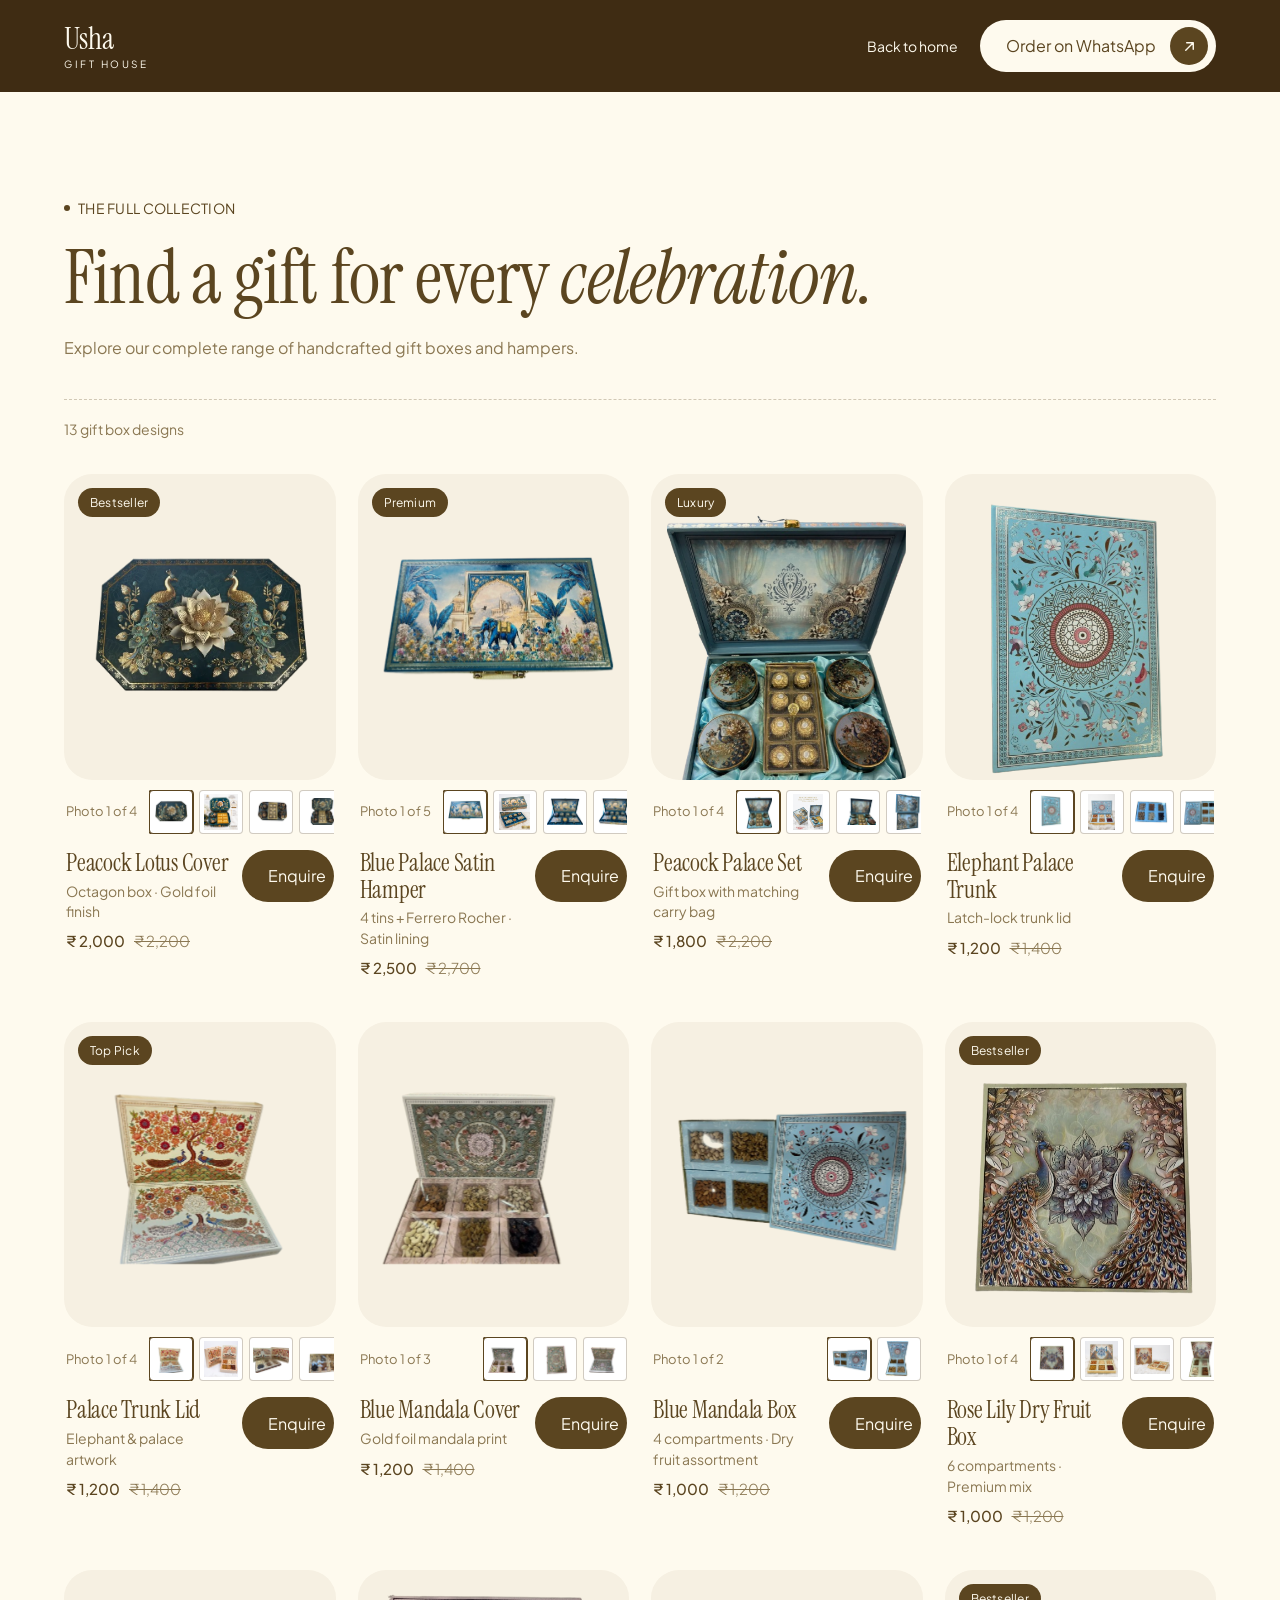
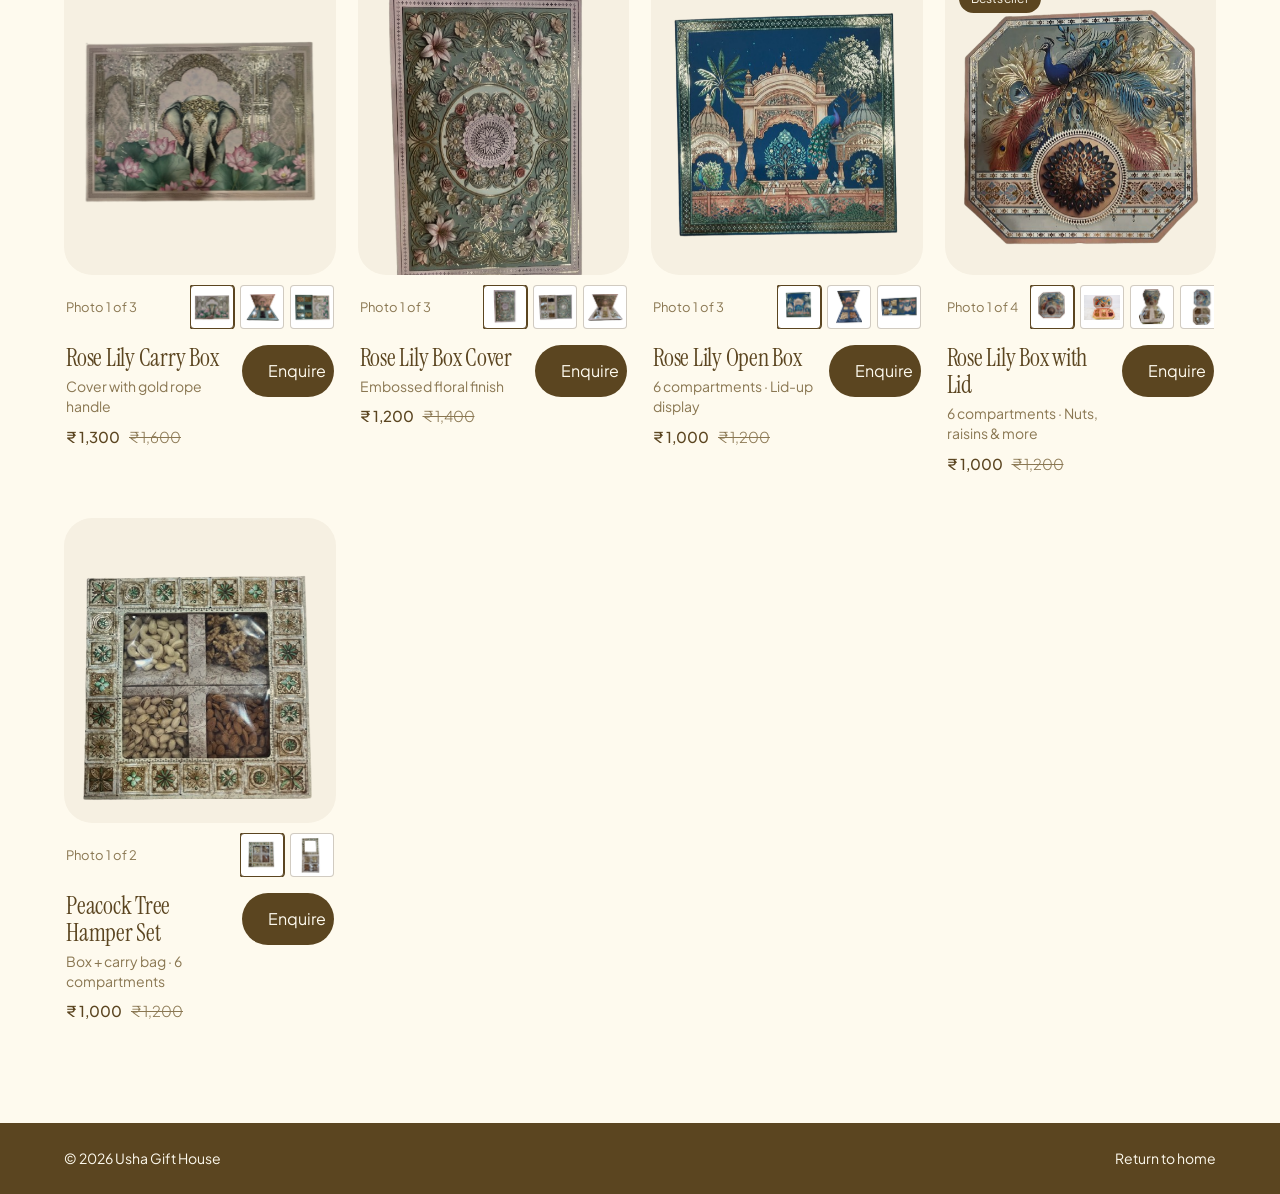
==== commit 40733d97: "usha" ====
--- a/collections.html
+++ b/collections.html
@@ -63,17 +63,17 @@
   var products=[
     ['Peacock Lotus Cover','a.webp','Octagon box · Gold foil finish','2,000','2,200','Bestseller','a'],
     ['Blue Palace Satin Hamper','b.png','4 tins + Ferrero Rocher · Satin lining','2,500','2,700','Premium','b'],
-    ['Peacock Palace Set','c.png','Gift box with matching carry bag','1,800','2,200','','c'],
-    ['Elephant Palace Trunk','d.png','Latch-lock trunk lid','1,200','1,400','Luxury','d'],
-    ['Palace Trunk Lid','e.png','Elephant & palace artwork','1,200','1,400','','e'],
+    ['Peacock Palace Set','c.png','Gift box with matching carry bag','1,800','2,200','Luxury','c'],
+    ['Elephant Palace Trunk','d.png','Latch-lock trunk lid','1,200','1,400','','d'],
+    ['Palace Trunk Lid','e.png','Elephant & palace artwork','1,200','1,400','Top Pick','e'],
     ['Blue Mandala Cover','f.png','Gold foil mandala print','1,200','1,400','','f'],
-    ['Blue Mandala Box','g.png','4 compartments · Dry fruit assortment','1,000','1,200','New','g'],
+    ['Blue Mandala Box','g.png','4 compartments · Dry fruit assortment','1,000','1,200','','g'],
     ['Rose Lily Dry Fruit Box','h.png','6 compartments · Premium mix','1,000','1,200','Bestseller','h'],
     ['Rose Lily Carry Box','i.png','Cover with gold rope handle','1,300','1,600','','i'],
     ['Rose Lily Box Cover','j.png','Embossed floral finish','1,200','1,400','','j'],
     ['Rose Lily Open Box','k.png','6 compartments · Lid-up display','1,000','1,200','','k'],
-    ['Rose Lily Box with Lid','l.png','6 compartments · Nuts, raisins & more','1,000','1,200','','l'],
-    ['Peacock Tree Hamper Set','m.png','Box + carry bag · 6 compartments','1,000','1,200','Set','m']
+    ['Rose Lily Box with Lid','l.png','6 compartments · Nuts, raisins & more','1,000','1,200','Bestseller','l'],
+    ['Peacock Tree Hamper Set','m.png','Box + carry bag · 6 compartments','1,000','1,200','','m']
   ];
   var grid=document.getElementById('catalogGrid');
   var count=document.getElementById('catalogCount');
